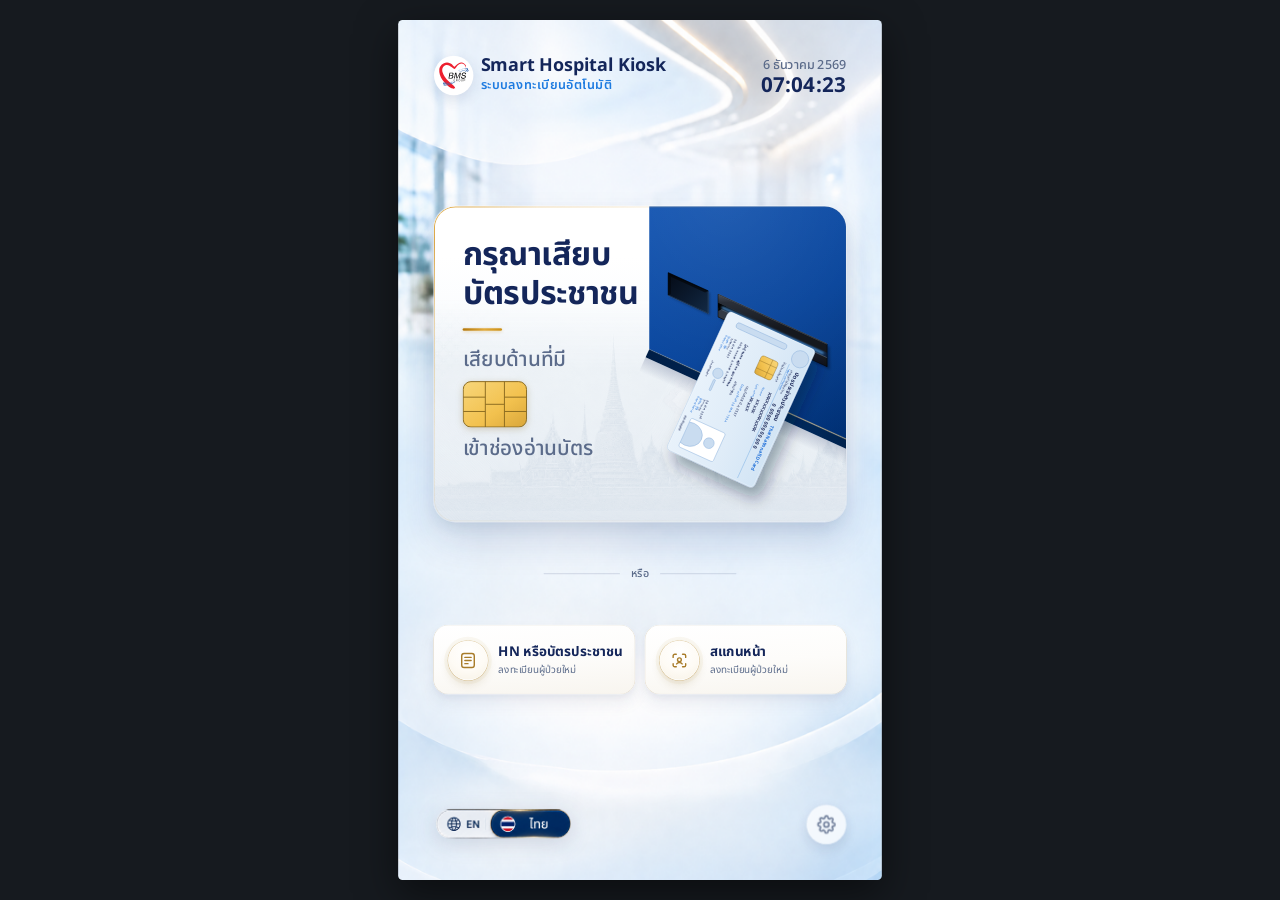
==== index.html @ b8758b2b "Deploy kiosk prototype to GitHub Pages Site content = preview/ from main. index.html redirects to we" ====
<!doctype html><meta charset="utf-8">
<title>Smart Hospital Kiosk</title>
<meta http-equiv="refresh" content="0; url=welcome_v2.html">
<script>location.replace('welcome_v2.html');</script>
<p style="font:16px system-ui;padding:24px">กำลังไปหน้าแรกของตู้… <a href="welcome_v2.html">welcome_v2.html</a></p>
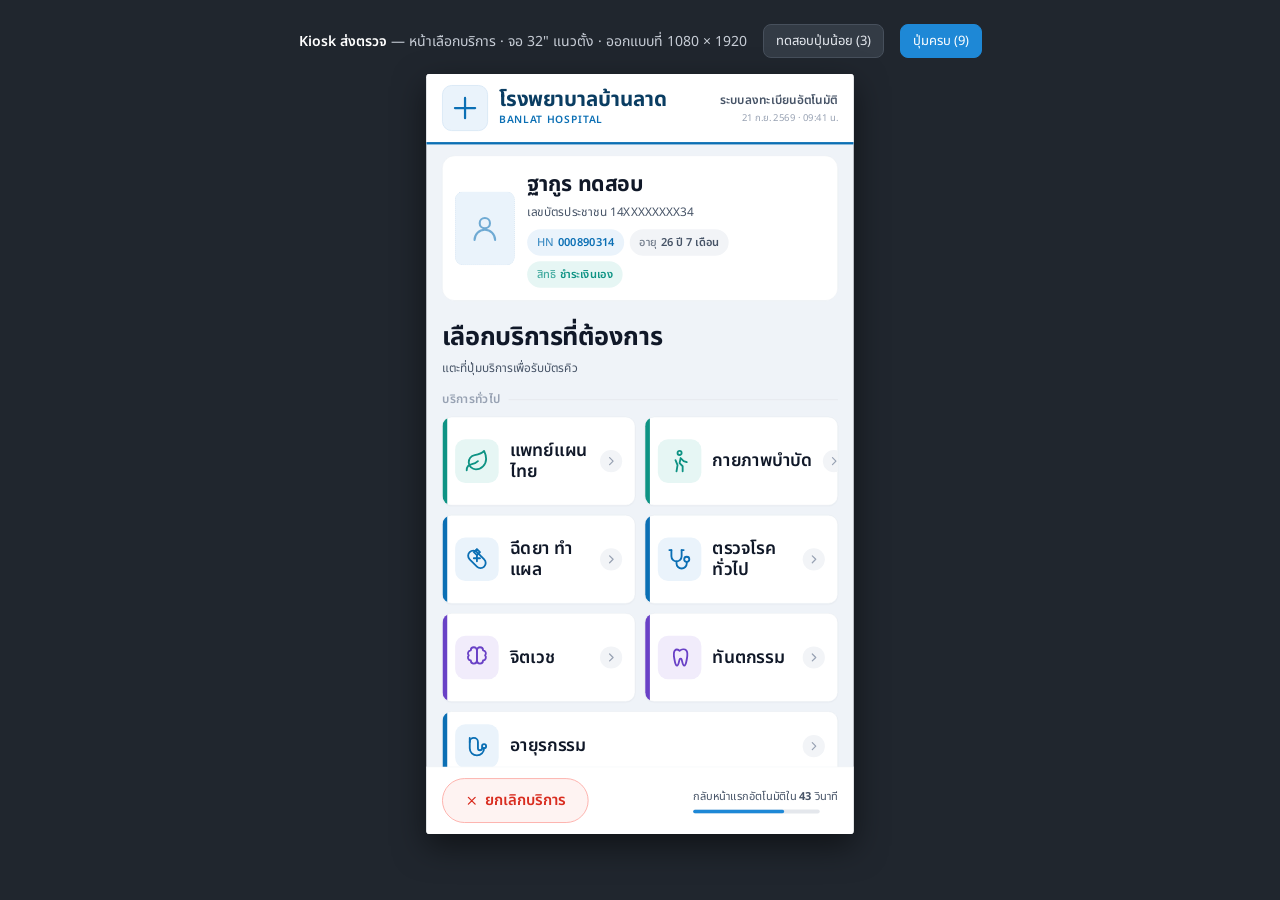
==== commit 8ed791ba: "Deploy latest kiosk prototype (insurance interest modal, Alma voice) Co-Authored-By: Claude Opus 5.5" ====
--- a/index.html
+++ b/index.html
@@ -1,5 +1,297 @@
-<!doctype html><meta charset="utf-8">
-<title>Smart Hospital Kiosk</title>
-<meta http-equiv="refresh" content="0; url=welcome_v2.html">
-<script>location.replace('welcome_v2.html');</script>
-<p style="font:16px system-ui;padding:24px">กำลังไปหน้าแรกของตู้… <a href="welcome_v2.html">welcome_v2.html</a></p>
+<!doctype html>
+<html lang="th">
+<head>
+<meta charset="utf-8">
+<meta name="viewport" content="width=device-width, initial-scale=1">
+<title>Kiosk ส่งตรวจ — หน้าเลือกบริการ</title>
+<link rel="preconnect" href="https://fonts.googleapis.com">
+<link rel="preconnect" href="https://fonts.gstatic.com" crossorigin>
+<link href="https://fonts.googleapis.com/css2?family=Noto+Sans+Thai:wght@400;500;600;700&display=swap" rel="stylesheet">
+<style>
+:root{
+  /* ---- Design tokens (ใช้ชุดเดียวกับฝั่ง Kotlin) ---- */
+  --brand-900:#0A3D62;
+  --brand-700:#0B6FB4;
+  --brand-500:#1E88D6;
+  --brand-050:#EAF3FB;
+
+  --teal-600:#0E9384;
+  --teal-050:#E6F6F4;
+  --amber-600:#B54708;
+  --amber-500:#F79009;
+  --amber-050:#FEF3E2;
+  --violet-600:#6941C6;
+  --violet-050:#F1ECFB;
+  --danger-600:#D92D20;
+
+  --ink-900:#101828;
+  --ink-600:#475467;
+  --ink-400:#98A2B3;
+  --line:#E4E7EC;
+  --surface:#FFFFFF;
+  --canvas:#EFF3F8;
+
+  --r-lg:32px;
+  --r-md:24px;
+}
+*{box-sizing:border-box;margin:0;padding:0}
+body{background:#20262E;font-family:"Noto Sans Thai",system-ui,sans-serif;display:flex;flex-direction:column;align-items:center;padding:24px 12px 60px;gap:16px}
+
+.toolbar{color:#C7CDD6;font-size:14px;display:flex;gap:16px;align-items:center;flex-wrap:wrap;justify-content:center}
+.toolbar b{color:#fff;font-weight:600}
+.toolbar button{font:inherit;font-size:13px;background:#333B45;color:#E6EAF0;border:1px solid #47505C;border-radius:8px;padding:6px 12px;cursor:pointer}
+.toolbar button[aria-pressed="true"]{background:var(--brand-500);border-color:var(--brand-500);color:#fff}
+
+/* กรอบจำลองจอ 32" แนวตั้ง 1080x1920 */
+.stage{width:1080px;height:1920px;transform-origin:top center;flex:none}
+.screen{
+  width:1080px;height:1920px;background:var(--canvas);
+  display:flex;flex-direction:column;overflow:hidden;
+  border-radius:8px;box-shadow:0 30px 80px rgba(0,0,0,.5);
+}
+
+/* ---------- Header ---------- */
+.header{
+  background:var(--surface);
+  padding:28px 40px;display:flex;align-items:center;gap:28px;
+  border-bottom:6px solid var(--brand-700);flex:none;
+}
+.logo{width:116px;height:116px;border-radius:24px;background:var(--brand-050);
+  display:grid;place-items:center;flex:none;border:2px solid #D5E6F5}
+.logo svg{width:68px;height:68px}
+.header h1{font-size:52px;font-weight:700;color:var(--brand-900);line-height:1.15;letter-spacing:-.5px}
+.header .en{font-size:26px;font-weight:600;color:var(--brand-700);letter-spacing:2px;margin-top:2px}
+.header .sub{margin-left:auto;text-align:right}
+.header .sub .t{font-size:30px;font-weight:600;color:var(--ink-600)}
+.header .sub .d{font-size:24px;color:var(--ink-400);margin-top:4px}
+
+/* ---------- Patient card ---------- */
+.patient{
+  margin:28px 40px 0;background:var(--surface);border-radius:var(--r-lg);
+  border:1px solid var(--line);padding:32px;display:flex;gap:32px;align-items:center;flex:none;
+}
+.avatar{width:150px;height:186px;border-radius:20px;background:var(--brand-050);
+  display:grid;place-items:center;flex:none;border:1px dashed #A9C9E5}
+.avatar svg{width:78px;height:78px;opacity:.55}
+.pname{font-size:54px;font-weight:700;color:var(--ink-900);letter-spacing:-.5px}
+.pid{font-size:30px;color:var(--ink-600);margin-top:6px;font-variant-numeric:tabular-nums}
+.chips{display:flex;gap:14px;margin-top:20px;flex-wrap:wrap}
+.chip{border-radius:999px;padding:12px 24px;font-size:28px;font-weight:600;display:flex;gap:10px;align-items:center}
+.chip .k{font-weight:500;opacity:.75}
+.chip.hn{background:var(--brand-050);color:var(--brand-700)}
+.chip.age{background:#F2F4F7;color:var(--ink-600)}
+.chip.right{background:var(--teal-050);color:var(--teal-600)}
+
+/* ---------- Title ---------- */
+.title{padding:44px 40px 8px;flex:none}
+.title h2{font-size:64px;font-weight:700;color:var(--ink-900);letter-spacing:-1px}
+.title p{font-size:30px;color:var(--ink-600);margin-top:8px}
+
+/* ---------- Service groups ---------- */
+.scroll{flex:1;overflow-y:auto;padding:24px 40px 40px;display:flex;flex-direction:column;gap:36px}
+.group>h3{font-size:30px;font-weight:600;color:var(--ink-400);letter-spacing:.5px;
+  display:flex;align-items:center;gap:20px;margin-bottom:20px}
+.group>h3::after{content:"";height:2px;background:var(--line);flex:1}
+
+.grid{display:grid;grid-template-columns:repeat(2,1fr);gap:24px}
+.card{
+  background:var(--surface);border:1px solid var(--line);border-radius:var(--r-md);
+  min-height:224px;padding:32px;display:flex;align-items:center;gap:28px;
+  position:relative;overflow:hidden;text-align:left;font:inherit;cursor:pointer;
+  box-shadow:0 2px 4px rgba(16,24,40,.04);
+}
+.card::before{content:"";position:absolute;inset:0 auto 0 0;width:12px;background:var(--accent)}
+.card .ic{width:110px;height:110px;border-radius:26px;background:var(--tint);
+  display:grid;place-items:center;flex:none}
+.card .ic svg{width:62px;height:62px;stroke:var(--accent)}
+.card .tx{font-size:44px;font-weight:600;color:var(--ink-900);line-height:1.2}
+.card .note{display:block;font-size:26px;font-weight:500;color:var(--ink-600);margin-top:8px}
+.card .go{margin-left:auto;width:56px;height:56px;border-radius:50%;background:#F2F4F7;
+  display:grid;place-items:center;flex:none}
+.card .go svg{width:30px;height:30px;stroke:var(--ink-400)}
+.card:active{transform:scale(.985);box-shadow:inset 0 0 0 4px var(--accent)}
+.card.wide{grid-column:span 2;min-height:176px}
+
+.c-blue  {--accent:var(--brand-700);--tint:var(--brand-050)}
+.c-teal  {--accent:var(--teal-600); --tint:var(--teal-050)}
+.c-amber {--accent:var(--amber-600);--tint:var(--amber-050)}
+.c-violet{--accent:var(--violet-600);--tint:var(--violet-050)}
+
+/* แถบช่วยเหลือ เติมพื้นที่ว่างตอนปุ่มน้อย */
+.help{
+  margin-top:auto;border:2px dashed #CFD8E3;border-radius:var(--r-md);background:#F7F9FC;
+  padding:32px;display:flex;align-items:center;gap:24px;flex:none;
+}
+.help .ic{width:84px;height:84px;border-radius:50%;background:#E7EDF5;display:grid;place-items:center;flex:none}
+.help .ic svg{width:46px;height:46px;stroke:var(--brand-700)}
+.help .tx b{display:block;font-size:34px;color:var(--ink-900);font-weight:600}
+.help .tx span{font-size:27px;color:var(--ink-600)}
+
+/* ---------- Footer ---------- */
+.footer{
+  flex:none;background:var(--surface);border-top:1px solid var(--line);
+  padding:28px 40px;display:flex;align-items:center;gap:28px;
+}
+.btn-cancel{
+  font:inherit;font-size:38px;font-weight:600;color:var(--danger-600);
+  background:#FEF3F2;border:2px solid #FDA29B;border-radius:999px;
+  padding:26px 56px;display:flex;align-items:center;gap:16px;cursor:pointer;
+}
+.btn-cancel svg{width:34px;height:34px;stroke:var(--danger-600)}
+.idle{margin-left:auto;text-align:right}
+.idle .t{font-size:28px;color:var(--ink-600)}
+.idle .bar{width:320px;height:10px;border-radius:999px;background:var(--line);margin-top:12px;overflow:hidden}
+.idle .bar i{display:block;height:100%;width:72%;background:var(--brand-500);border-radius:999px}
+</style>
+</head>
+<body>
+
+<div class="toolbar">
+  <span><b>Kiosk ส่งตรวจ</b> — หน้าเลือกบริการ · จอ 32" แนวตั้ง · ออกแบบที่ 1080 × 1920</span>
+  <button id="btn-few"  aria-pressed="false">ทดสอบปุ่มน้อย (3)</button>
+  <button id="btn-many" aria-pressed="true">ปุ่มครบ (9)</button>
+</div>
+
+<div class="stage" id="stage">
+<div class="screen">
+
+  <header class="header">
+    <div class="logo">
+      <svg viewBox="0 0 24 24" fill="none" stroke="#0B6FB4" stroke-width="2" stroke-linecap="round" stroke-linejoin="round">
+        <path d="M12 3v18M3 12h18"/>
+      </svg>
+    </div>
+    <div>
+      <h1>โรงพยาบาลบ้านลาด</h1>
+      <div class="en">BANLAT HOSPITAL</div>
+    </div>
+    <div class="sub">
+      <div class="t">ระบบลงทะเบียนอัตโนมัติ</div>
+      <div class="d" id="clock">21 ก.ย. 2569 · 09:41 น.</div>
+    </div>
+  </header>
+
+  <section class="patient">
+    <div class="avatar">
+      <svg viewBox="0 0 24 24" fill="none" stroke="#0B6FB4" stroke-width="1.6" stroke-linecap="round" stroke-linejoin="round">
+        <circle cx="12" cy="8" r="4"/><path d="M4 21a8 8 0 0 1 16 0"/>
+      </svg>
+    </div>
+    <div>
+      <div class="pname">ฐากูร ทดสอบ</div>
+      <div class="pid">เลขบัตรประชาชน 14XXXXXXXX34</div>
+      <div class="chips">
+        <span class="chip hn"><span class="k">HN</span>000890314</span>
+        <span class="chip age"><span class="k">อายุ</span>26 ปี 7 เดือน</span>
+        <span class="chip right"><span class="k">สิทธิ</span>ชำระเงินเอง</span>
+      </div>
+    </div>
+  </section>
+
+  <div class="title">
+    <h2>เลือกบริการที่ต้องการ</h2>
+    <p>แตะที่ปุ่มบริการเพื่อรับบัตรคิว</p>
+  </div>
+
+  <main class="scroll" id="scroll"></main>
+
+  <footer class="footer">
+    <button class="btn-cancel">
+      <svg viewBox="0 0 24 24" fill="none" stroke-width="2.4" stroke-linecap="round"><path d="M18 6 6 18M6 6l12 12"/></svg>
+      ยกเลิกบริการ
+    </button>
+    <div class="idle">
+      <div class="t">กลับหน้าแรกอัตโนมัติใน <b id="sec">43</b> วินาที</div>
+      <div class="bar"><i id="ibar"></i></div>
+    </div>
+  </footer>
+
+</div>
+</div>
+
+<script>
+const ICONS = {
+  herb:   '<path d="M11 20A7 7 0 0 1 9.8 6.1C15.5 5 17 4.48 19 2c1 2 2 4.18 2 8 0 5.5-4.78 10-10 10Z"/><path d="M2 21c0-3 1.85-5.36 5.08-6C9.5 14.52 12 13 13 12"/>',
+  physio: '<circle cx="12" cy="4" r="2"/><path d="M15 22v-5l-3-3 1-5 3 3 3 1"/><path d="M9 22l1-6-2-5"/>',
+  wound:  '<path d="m12 2 3 3-3 3-3-3 3-3Z"/><path d="M4.9 12.1a5 5 0 0 1 7.1-7.1l7.1 7.1a5 5 0 0 1-7.1 7.1Z"/><path d="M9 11h6M12 8v6"/>',
+  stetho: '<path d="M4 3v6a5 5 0 0 0 10 0V3"/><path d="M4 3H2M14 3h2"/><path d="M9 14v2a5 5 0 0 0 10 0v-1"/><circle cx="19" cy="12" r="2.5"/>',
+  brain:  '<path d="M12 5a3 3 0 0 0-6 0 3 3 0 0 0-2 5 3 3 0 0 0 2 5 3 3 0 0 0 6 0Z"/><path d="M12 5a3 3 0 0 1 6 0 3 3 0 0 1 2 5 3 3 0 0 1-2 5 3 3 0 0 1-6 0Z"/>',
+  tooth:  '<path d="M12 5.5c2-1.5 5-2 6.5-.5 2 2 1 6 .5 9-.4 2.4-1 6-2.5 6s-1.8-4-2.5-6c-.4-1.1-1.6-1.1-2 0-.7 2-1 6-2.5 6s-2.1-3.6-2.5-6c-.5-3-1.5-7 .5-9C9 3.5 10 4 12 5.5Z"/>',
+  lab:    '<path d="M9 2v7.5L4.2 18A2 2 0 0 0 6 21h12a2 2 0 0 0 1.8-3L15 9.5V2"/><path d="M8 2h8M7 15h10"/>',
+  xray:   '<rect x="3" y="3" width="18" height="18" rx="3"/><path d="M12 7v10M8.5 9.5h7M8 13h8M9.5 16.5h5"/>',
+  calendar:'<rect x="3" y="5" width="18" height="16" rx="3"/><path d="M8 2v5M16 2v5M3 10h18M9 15h2M14 15h2"/>',
+  internal:'<path d="M19 14c0 4-3.1 7-7 7s-7-3-7-7V8a4 4 0 0 1 8 0v6a2 2 0 0 0 4 0"/><circle cx="19" cy="12" r="2"/><path d="M5 8V4"/>',
+};
+
+/* ข้อมูลจำลองจาก API — สีและหมวดมาจากฝั่งเซิร์ฟเวอร์ */
+const ALL = [
+  {g:'general', label:'แพทย์แผนไทย',  icon:'herb',     color:'c-teal'},
+  {g:'general', label:'กายภาพบำบัด',  icon:'physio',   color:'c-teal'},
+  {g:'general', label:'ฉีดยา ทำแผล',  icon:'wound',    color:'c-blue'},
+  {g:'general', label:'ตรวจโรคทั่วไป',icon:'stetho',   color:'c-blue'},
+  {g:'general', label:'จิตเวช',        icon:'brain',    color:'c-violet'},
+  {g:'general', label:'ทันตกรรม',      icon:'tooth',    color:'c-violet'},
+  {g:'general', label:'อายุรกรรม',     icon:'internal', color:'c-blue'},
+  {g:'early',   label:'เจาะเลือด (LAB)', note:'สำหรับผู้ที่มาก่อนเวลานัด', icon:'lab',  color:'c-amber'},
+  {g:'early',   label:'เอกซเรย์ (X-RAY)',note:'สำหรับผู้ที่มาก่อนเวลานัด', icon:'xray', color:'c-amber'},
+];
+
+const GROUPS = [
+  {key:'general', title:'บริการทั่วไป'},
+  {key:'early',   title:'มาก่อนเวลานัด'},
+];
+
+function card(s, wide){
+  return `<button class="card ${s.color}${wide?' wide':''}">
+    <span class="ic"><svg viewBox="0 0 24 24" fill="none" stroke-width="1.8" stroke-linecap="round" stroke-linejoin="round">${ICONS[s.icon]}</svg></span>
+    <span class="tx">${s.label}${s.note?`<span class="note">${s.note}</span>`:''}</span>
+    <span class="go"><svg viewBox="0 0 24 24" fill="none" stroke-width="2.5" stroke-linecap="round" stroke-linejoin="round"><path d="m9 5 7 7-7 7"/></svg></span>
+  </button>`;
+}
+
+function render(items){
+  const el = document.getElementById('scroll');
+  let html = '';
+  for (const g of GROUPS){
+    const list = items.filter(s => s.g === g.key);
+    if (!list.length) continue;
+    const odd = list.length % 2 === 1;
+    html += `<section class="group"><h3>${g.title}</h3><div class="grid">`
+         +  list.map((s,i) => card(s, odd && i === list.length-1)).join('')
+         +  `</div></section>`;
+  }
+  html += `<div class="help">
+      <span class="ic"><svg viewBox="0 0 24 24" fill="none" stroke-width="1.8" stroke-linecap="round" stroke-linejoin="round"><circle cx="12" cy="12" r="9"/><path d="M9.2 9a3 3 0 0 1 5.6 1.2c0 2-2.8 2.4-2.8 4"/><path d="M12 17.5h.01"/></svg></span>
+      <span class="tx"><b>ไม่พบบริการที่ต้องการ?</b><span>ติดต่อเจ้าหน้าที่ประชาสัมพันธ์ หรือกดปุ่มยกเลิกด้านล่าง</span></span>
+    </div>`;
+  el.innerHTML = html;
+}
+
+const bFew = document.getElementById('btn-few'), bMany = document.getElementById('btn-many');
+function setMode(few){
+  bFew.setAttribute('aria-pressed', few); bMany.setAttribute('aria-pressed', !few);
+  render(few ? [ALL[3], ALL[4], ALL[7]] : ALL);
+}
+bFew.onclick  = () => setMode(true);
+bMany.onclick = () => setMode(false);
+setMode(false);
+
+/* นับถอยหลัง idle ให้เห็นพฤติกรรมจริง */
+let sec = 43;
+setInterval(() => {
+  sec = sec > 0 ? sec - 1 : 60;
+  document.getElementById('sec').textContent = sec;
+  document.getElementById('ibar').style.width = (sec/60*100) + '%';
+}, 1000);
+
+/* ย่อจอจำลองให้พอดีหน้าต่าง */
+function fit(){
+  const s = Math.min((window.innerWidth - 40) / 1080, (window.innerHeight - 140) / 1920);
+  const st = document.getElementById('stage');
+  st.style.transform = `scale(${s})`;
+  st.style.height = (1920 * s) + 'px';
+}
+addEventListener('resize', fit); fit();
+</script>
+</body>
+</html>
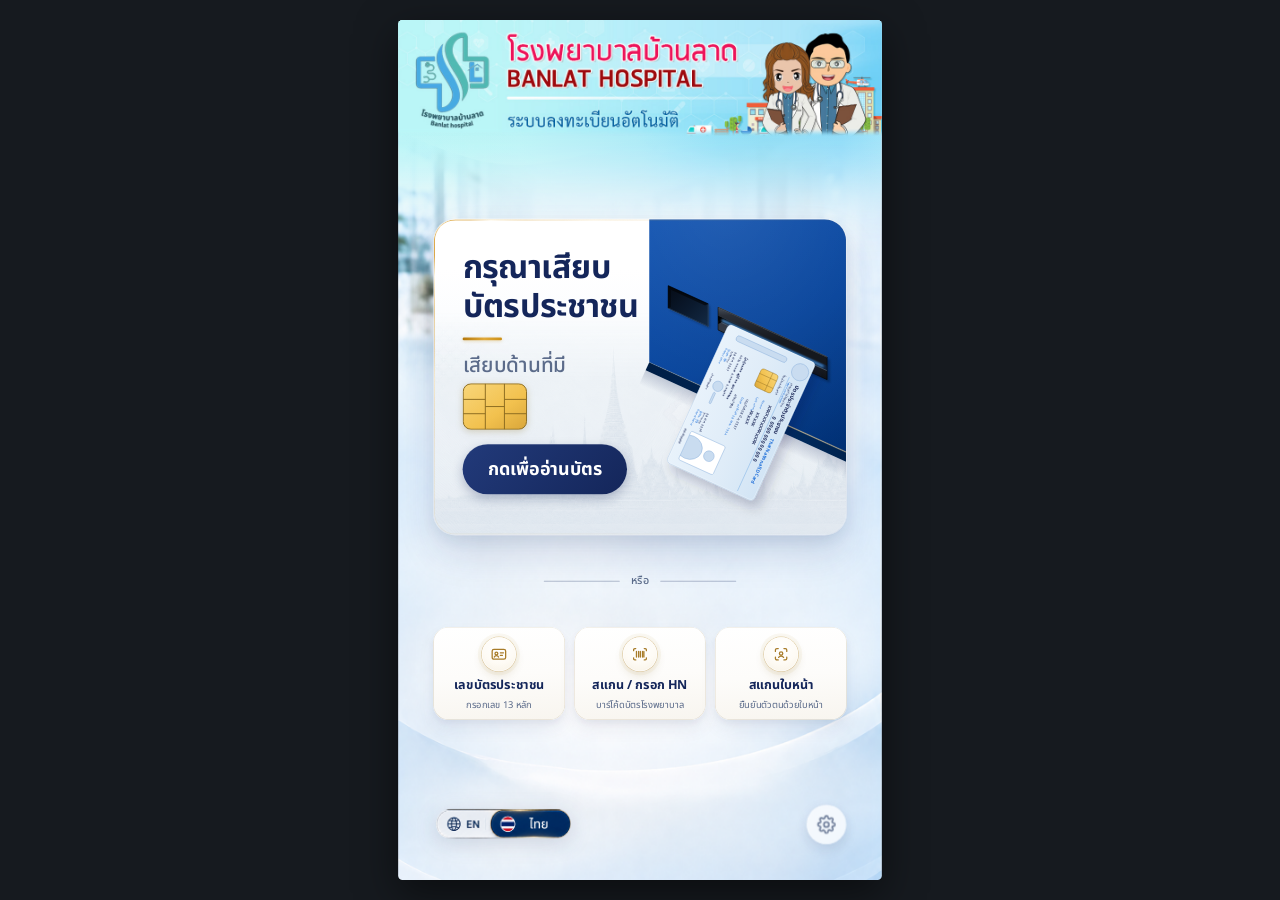
==== commit ea3daf8f: "Restore index redirect to welcome_v2.html Co-Authored-By: Claude Opus 5.5 (1M context) <noreply@anth" ====
--- a/index.html
+++ b/index.html
@@ -1,297 +1,5 @@
-<!doctype html>
-<html lang="th">
-<head>
-<meta charset="utf-8">
-<meta name="viewport" content="width=device-width, initial-scale=1">
-<title>Kiosk ส่งตรวจ — หน้าเลือกบริการ</title>
-<link rel="preconnect" href="https://fonts.googleapis.com">
-<link rel="preconnect" href="https://fonts.gstatic.com" crossorigin>
-<link href="https://fonts.googleapis.com/css2?family=Noto+Sans+Thai:wght@400;500;600;700&display=swap" rel="stylesheet">
-<style>
-:root{
-  /* ---- Design tokens (ใช้ชุดเดียวกับฝั่ง Kotlin) ---- */
-  --brand-900:#0A3D62;
-  --brand-700:#0B6FB4;
-  --brand-500:#1E88D6;
-  --brand-050:#EAF3FB;
-
-  --teal-600:#0E9384;
-  --teal-050:#E6F6F4;
-  --amber-600:#B54708;
-  --amber-500:#F79009;
-  --amber-050:#FEF3E2;
-  --violet-600:#6941C6;
-  --violet-050:#F1ECFB;
-  --danger-600:#D92D20;
-
-  --ink-900:#101828;
-  --ink-600:#475467;
-  --ink-400:#98A2B3;
-  --line:#E4E7EC;
-  --surface:#FFFFFF;
-  --canvas:#EFF3F8;
-
-  --r-lg:32px;
-  --r-md:24px;
-}
-*{box-sizing:border-box;margin:0;padding:0}
-body{background:#20262E;font-family:"Noto Sans Thai",system-ui,sans-serif;display:flex;flex-direction:column;align-items:center;padding:24px 12px 60px;gap:16px}
-
-.toolbar{color:#C7CDD6;font-size:14px;display:flex;gap:16px;align-items:center;flex-wrap:wrap;justify-content:center}
-.toolbar b{color:#fff;font-weight:600}
-.toolbar button{font:inherit;font-size:13px;background:#333B45;color:#E6EAF0;border:1px solid #47505C;border-radius:8px;padding:6px 12px;cursor:pointer}
-.toolbar button[aria-pressed="true"]{background:var(--brand-500);border-color:var(--brand-500);color:#fff}
-
-/* กรอบจำลองจอ 32" แนวตั้ง 1080x1920 */
-.stage{width:1080px;height:1920px;transform-origin:top center;flex:none}
-.screen{
-  width:1080px;height:1920px;background:var(--canvas);
-  display:flex;flex-direction:column;overflow:hidden;
-  border-radius:8px;box-shadow:0 30px 80px rgba(0,0,0,.5);
-}
-
-/* ---------- Header ---------- */
-.header{
-  background:var(--surface);
-  padding:28px 40px;display:flex;align-items:center;gap:28px;
-  border-bottom:6px solid var(--brand-700);flex:none;
-}
-.logo{width:116px;height:116px;border-radius:24px;background:var(--brand-050);
-  display:grid;place-items:center;flex:none;border:2px solid #D5E6F5}
-.logo svg{width:68px;height:68px}
-.header h1{font-size:52px;font-weight:700;color:var(--brand-900);line-height:1.15;letter-spacing:-.5px}
-.header .en{font-size:26px;font-weight:600;color:var(--brand-700);letter-spacing:2px;margin-top:2px}
-.header .sub{margin-left:auto;text-align:right}
-.header .sub .t{font-size:30px;font-weight:600;color:var(--ink-600)}
-.header .sub .d{font-size:24px;color:var(--ink-400);margin-top:4px}
-
-/* ---------- Patient card ---------- */
-.patient{
-  margin:28px 40px 0;background:var(--surface);border-radius:var(--r-lg);
-  border:1px solid var(--line);padding:32px;display:flex;gap:32px;align-items:center;flex:none;
-}
-.avatar{width:150px;height:186px;border-radius:20px;background:var(--brand-050);
-  display:grid;place-items:center;flex:none;border:1px dashed #A9C9E5}
-.avatar svg{width:78px;height:78px;opacity:.55}
-.pname{font-size:54px;font-weight:700;color:var(--ink-900);letter-spacing:-.5px}
-.pid{font-size:30px;color:var(--ink-600);margin-top:6px;font-variant-numeric:tabular-nums}
-.chips{display:flex;gap:14px;margin-top:20px;flex-wrap:wrap}
-.chip{border-radius:999px;padding:12px 24px;font-size:28px;font-weight:600;display:flex;gap:10px;align-items:center}
-.chip .k{font-weight:500;opacity:.75}
-.chip.hn{background:var(--brand-050);color:var(--brand-700)}
-.chip.age{background:#F2F4F7;color:var(--ink-600)}
-.chip.right{background:var(--teal-050);color:var(--teal-600)}
-
-/* ---------- Title ---------- */
-.title{padding:44px 40px 8px;flex:none}
-.title h2{font-size:64px;font-weight:700;color:var(--ink-900);letter-spacing:-1px}
-.title p{font-size:30px;color:var(--ink-600);margin-top:8px}
-
-/* ---------- Service groups ---------- */
-.scroll{flex:1;overflow-y:auto;padding:24px 40px 40px;display:flex;flex-direction:column;gap:36px}
-.group>h3{font-size:30px;font-weight:600;color:var(--ink-400);letter-spacing:.5px;
-  display:flex;align-items:center;gap:20px;margin-bottom:20px}
-.group>h3::after{content:"";height:2px;background:var(--line);flex:1}
-
-.grid{display:grid;grid-template-columns:repeat(2,1fr);gap:24px}
-.card{
-  background:var(--surface);border:1px solid var(--line);border-radius:var(--r-md);
-  min-height:224px;padding:32px;display:flex;align-items:center;gap:28px;
-  position:relative;overflow:hidden;text-align:left;font:inherit;cursor:pointer;
-  box-shadow:0 2px 4px rgba(16,24,40,.04);
-}
-.card::before{content:"";position:absolute;inset:0 auto 0 0;width:12px;background:var(--accent)}
-.card .ic{width:110px;height:110px;border-radius:26px;background:var(--tint);
-  display:grid;place-items:center;flex:none}
-.card .ic svg{width:62px;height:62px;stroke:var(--accent)}
-.card .tx{font-size:44px;font-weight:600;color:var(--ink-900);line-height:1.2}
-.card .note{display:block;font-size:26px;font-weight:500;color:var(--ink-600);margin-top:8px}
-.card .go{margin-left:auto;width:56px;height:56px;border-radius:50%;background:#F2F4F7;
-  display:grid;place-items:center;flex:none}
-.card .go svg{width:30px;height:30px;stroke:var(--ink-400)}
-.card:active{transform:scale(.985);box-shadow:inset 0 0 0 4px var(--accent)}
-.card.wide{grid-column:span 2;min-height:176px}
-
-.c-blue  {--accent:var(--brand-700);--tint:var(--brand-050)}
-.c-teal  {--accent:var(--teal-600); --tint:var(--teal-050)}
-.c-amber {--accent:var(--amber-600);--tint:var(--amber-050)}
-.c-violet{--accent:var(--violet-600);--tint:var(--violet-050)}
-
-/* แถบช่วยเหลือ เติมพื้นที่ว่างตอนปุ่มน้อย */
-.help{
-  margin-top:auto;border:2px dashed #CFD8E3;border-radius:var(--r-md);background:#F7F9FC;
-  padding:32px;display:flex;align-items:center;gap:24px;flex:none;
-}
-.help .ic{width:84px;height:84px;border-radius:50%;background:#E7EDF5;display:grid;place-items:center;flex:none}
-.help .ic svg{width:46px;height:46px;stroke:var(--brand-700)}
-.help .tx b{display:block;font-size:34px;color:var(--ink-900);font-weight:600}
-.help .tx span{font-size:27px;color:var(--ink-600)}
-
-/* ---------- Footer ---------- */
-.footer{
-  flex:none;background:var(--surface);border-top:1px solid var(--line);
-  padding:28px 40px;display:flex;align-items:center;gap:28px;
-}
-.btn-cancel{
-  font:inherit;font-size:38px;font-weight:600;color:var(--danger-600);
-  background:#FEF3F2;border:2px solid #FDA29B;border-radius:999px;
-  padding:26px 56px;display:flex;align-items:center;gap:16px;cursor:pointer;
-}
-.btn-cancel svg{width:34px;height:34px;stroke:var(--danger-600)}
-.idle{margin-left:auto;text-align:right}
-.idle .t{font-size:28px;color:var(--ink-600)}
-.idle .bar{width:320px;height:10px;border-radius:999px;background:var(--line);margin-top:12px;overflow:hidden}
-.idle .bar i{display:block;height:100%;width:72%;background:var(--brand-500);border-radius:999px}
-</style>
-</head>
-<body>
-
-<div class="toolbar">
-  <span><b>Kiosk ส่งตรวจ</b> — หน้าเลือกบริการ · จอ 32" แนวตั้ง · ออกแบบที่ 1080 × 1920</span>
-  <button id="btn-few"  aria-pressed="false">ทดสอบปุ่มน้อย (3)</button>
-  <button id="btn-many" aria-pressed="true">ปุ่มครบ (9)</button>
-</div>
-
-<div class="stage" id="stage">
-<div class="screen">
-
-  <header class="header">
-    <div class="logo">
-      <svg viewBox="0 0 24 24" fill="none" stroke="#0B6FB4" stroke-width="2" stroke-linecap="round" stroke-linejoin="round">
-        <path d="M12 3v18M3 12h18"/>
-      </svg>
-    </div>
-    <div>
-      <h1>โรงพยาบาลบ้านลาด</h1>
-      <div class="en">BANLAT HOSPITAL</div>
-    </div>
-    <div class="sub">
-      <div class="t">ระบบลงทะเบียนอัตโนมัติ</div>
-      <div class="d" id="clock">21 ก.ย. 2569 · 09:41 น.</div>
-    </div>
-  </header>
-
-  <section class="patient">
-    <div class="avatar">
-      <svg viewBox="0 0 24 24" fill="none" stroke="#0B6FB4" stroke-width="1.6" stroke-linecap="round" stroke-linejoin="round">
-        <circle cx="12" cy="8" r="4"/><path d="M4 21a8 8 0 0 1 16 0"/>
-      </svg>
-    </div>
-    <div>
-      <div class="pname">ฐากูร ทดสอบ</div>
-      <div class="pid">เลขบัตรประชาชน 14XXXXXXXX34</div>
-      <div class="chips">
-        <span class="chip hn"><span class="k">HN</span>000890314</span>
-        <span class="chip age"><span class="k">อายุ</span>26 ปี 7 เดือน</span>
-        <span class="chip right"><span class="k">สิทธิ</span>ชำระเงินเอง</span>
-      </div>
-    </div>
-  </section>
-
-  <div class="title">
-    <h2>เลือกบริการที่ต้องการ</h2>
-    <p>แตะที่ปุ่มบริการเพื่อรับบัตรคิว</p>
-  </div>
-
-  <main class="scroll" id="scroll"></main>
-
-  <footer class="footer">
-    <button class="btn-cancel">
-      <svg viewBox="0 0 24 24" fill="none" stroke-width="2.4" stroke-linecap="round"><path d="M18 6 6 18M6 6l12 12"/></svg>
-      ยกเลิกบริการ
-    </button>
-    <div class="idle">
-      <div class="t">กลับหน้าแรกอัตโนมัติใน <b id="sec">43</b> วินาที</div>
-      <div class="bar"><i id="ibar"></i></div>
-    </div>
-  </footer>
-
-</div>
-</div>
-
-<script>
-const ICONS = {
-  herb:   '<path d="M11 20A7 7 0 0 1 9.8 6.1C15.5 5 17 4.48 19 2c1 2 2 4.18 2 8 0 5.5-4.78 10-10 10Z"/><path d="M2 21c0-3 1.85-5.36 5.08-6C9.5 14.52 12 13 13 12"/>',
-  physio: '<circle cx="12" cy="4" r="2"/><path d="M15 22v-5l-3-3 1-5 3 3 3 1"/><path d="M9 22l1-6-2-5"/>',
-  wound:  '<path d="m12 2 3 3-3 3-3-3 3-3Z"/><path d="M4.9 12.1a5 5 0 0 1 7.1-7.1l7.1 7.1a5 5 0 0 1-7.1 7.1Z"/><path d="M9 11h6M12 8v6"/>',
-  stetho: '<path d="M4 3v6a5 5 0 0 0 10 0V3"/><path d="M4 3H2M14 3h2"/><path d="M9 14v2a5 5 0 0 0 10 0v-1"/><circle cx="19" cy="12" r="2.5"/>',
-  brain:  '<path d="M12 5a3 3 0 0 0-6 0 3 3 0 0 0-2 5 3 3 0 0 0 2 5 3 3 0 0 0 6 0Z"/><path d="M12 5a3 3 0 0 1 6 0 3 3 0 0 1 2 5 3 3 0 0 1-2 5 3 3 0 0 1-6 0Z"/>',
-  tooth:  '<path d="M12 5.5c2-1.5 5-2 6.5-.5 2 2 1 6 .5 9-.4 2.4-1 6-2.5 6s-1.8-4-2.5-6c-.4-1.1-1.6-1.1-2 0-.7 2-1 6-2.5 6s-2.1-3.6-2.5-6c-.5-3-1.5-7 .5-9C9 3.5 10 4 12 5.5Z"/>',
-  lab:    '<path d="M9 2v7.5L4.2 18A2 2 0 0 0 6 21h12a2 2 0 0 0 1.8-3L15 9.5V2"/><path d="M8 2h8M7 15h10"/>',
-  xray:   '<rect x="3" y="3" width="18" height="18" rx="3"/><path d="M12 7v10M8.5 9.5h7M8 13h8M9.5 16.5h5"/>',
-  calendar:'<rect x="3" y="5" width="18" height="16" rx="3"/><path d="M8 2v5M16 2v5M3 10h18M9 15h2M14 15h2"/>',
-  internal:'<path d="M19 14c0 4-3.1 7-7 7s-7-3-7-7V8a4 4 0 0 1 8 0v6a2 2 0 0 0 4 0"/><circle cx="19" cy="12" r="2"/><path d="M5 8V4"/>',
-};
-
-/* ข้อมูลจำลองจาก API — สีและหมวดมาจากฝั่งเซิร์ฟเวอร์ */
-const ALL = [
-  {g:'general', label:'แพทย์แผนไทย',  icon:'herb',     color:'c-teal'},
-  {g:'general', label:'กายภาพบำบัด',  icon:'physio',   color:'c-teal'},
-  {g:'general', label:'ฉีดยา ทำแผล',  icon:'wound',    color:'c-blue'},
-  {g:'general', label:'ตรวจโรคทั่วไป',icon:'stetho',   color:'c-blue'},
-  {g:'general', label:'จิตเวช',        icon:'brain',    color:'c-violet'},
-  {g:'general', label:'ทันตกรรม',      icon:'tooth',    color:'c-violet'},
-  {g:'general', label:'อายุรกรรม',     icon:'internal', color:'c-blue'},
-  {g:'early',   label:'เจาะเลือด (LAB)', note:'สำหรับผู้ที่มาก่อนเวลานัด', icon:'lab',  color:'c-amber'},
-  {g:'early',   label:'เอกซเรย์ (X-RAY)',note:'สำหรับผู้ที่มาก่อนเวลานัด', icon:'xray', color:'c-amber'},
-];
-
-const GROUPS = [
-  {key:'general', title:'บริการทั่วไป'},
-  {key:'early',   title:'มาก่อนเวลานัด'},
-];
-
-function card(s, wide){
-  return `<button class="card ${s.color}${wide?' wide':''}">
-    <span class="ic"><svg viewBox="0 0 24 24" fill="none" stroke-width="1.8" stroke-linecap="round" stroke-linejoin="round">${ICONS[s.icon]}</svg></span>
-    <span class="tx">${s.label}${s.note?`<span class="note">${s.note}</span>`:''}</span>
-    <span class="go"><svg viewBox="0 0 24 24" fill="none" stroke-width="2.5" stroke-linecap="round" stroke-linejoin="round"><path d="m9 5 7 7-7 7"/></svg></span>
-  </button>`;
-}
-
-function render(items){
-  const el = document.getElementById('scroll');
-  let html = '';
-  for (const g of GROUPS){
-    const list = items.filter(s => s.g === g.key);
-    if (!list.length) continue;
-    const odd = list.length % 2 === 1;
-    html += `<section class="group"><h3>${g.title}</h3><div class="grid">`
-         +  list.map((s,i) => card(s, odd && i === list.length-1)).join('')
-         +  `</div></section>`;
-  }
-  html += `<div class="help">
-      <span class="ic"><svg viewBox="0 0 24 24" fill="none" stroke-width="1.8" stroke-linecap="round" stroke-linejoin="round"><circle cx="12" cy="12" r="9"/><path d="M9.2 9a3 3 0 0 1 5.6 1.2c0 2-2.8 2.4-2.8 4"/><path d="M12 17.5h.01"/></svg></span>
-      <span class="tx"><b>ไม่พบบริการที่ต้องการ?</b><span>ติดต่อเจ้าหน้าที่ประชาสัมพันธ์ หรือกดปุ่มยกเลิกด้านล่าง</span></span>
-    </div>`;
-  el.innerHTML = html;
-}
-
-const bFew = document.getElementById('btn-few'), bMany = document.getElementById('btn-many');
-function setMode(few){
-  bFew.setAttribute('aria-pressed', few); bMany.setAttribute('aria-pressed', !few);
-  render(few ? [ALL[3], ALL[4], ALL[7]] : ALL);
-}
-bFew.onclick  = () => setMode(true);
-bMany.onclick = () => setMode(false);
-setMode(false);
-
-/* นับถอยหลัง idle ให้เห็นพฤติกรรมจริง */
-let sec = 43;
-setInterval(() => {
-  sec = sec > 0 ? sec - 1 : 60;
-  document.getElementById('sec').textContent = sec;
-  document.getElementById('ibar').style.width = (sec/60*100) + '%';
-}, 1000);
-
-/* ย่อจอจำลองให้พอดีหน้าต่าง */
-function fit(){
-  const s = Math.min((window.innerWidth - 40) / 1080, (window.innerHeight - 140) / 1920);
-  const st = document.getElementById('stage');
-  st.style.transform = `scale(${s})`;
-  st.style.height = (1920 * s) + 'px';
-}
-addEventListener('resize', fit); fit();
-</script>
-</body>
-</html>
+<!doctype html><meta charset="utf-8">
+<title>Smart Hospital Kiosk</title>
+<meta http-equiv="refresh" content="0; url=welcome_v2.html">
+<script>location.replace('welcome_v2.html');</script>
+<p style="font:16px system-ui;padding:24px">กำลังไปหน้าแรกของตู้… <a href="welcome_v2.html">welcome_v2.html</a></p>
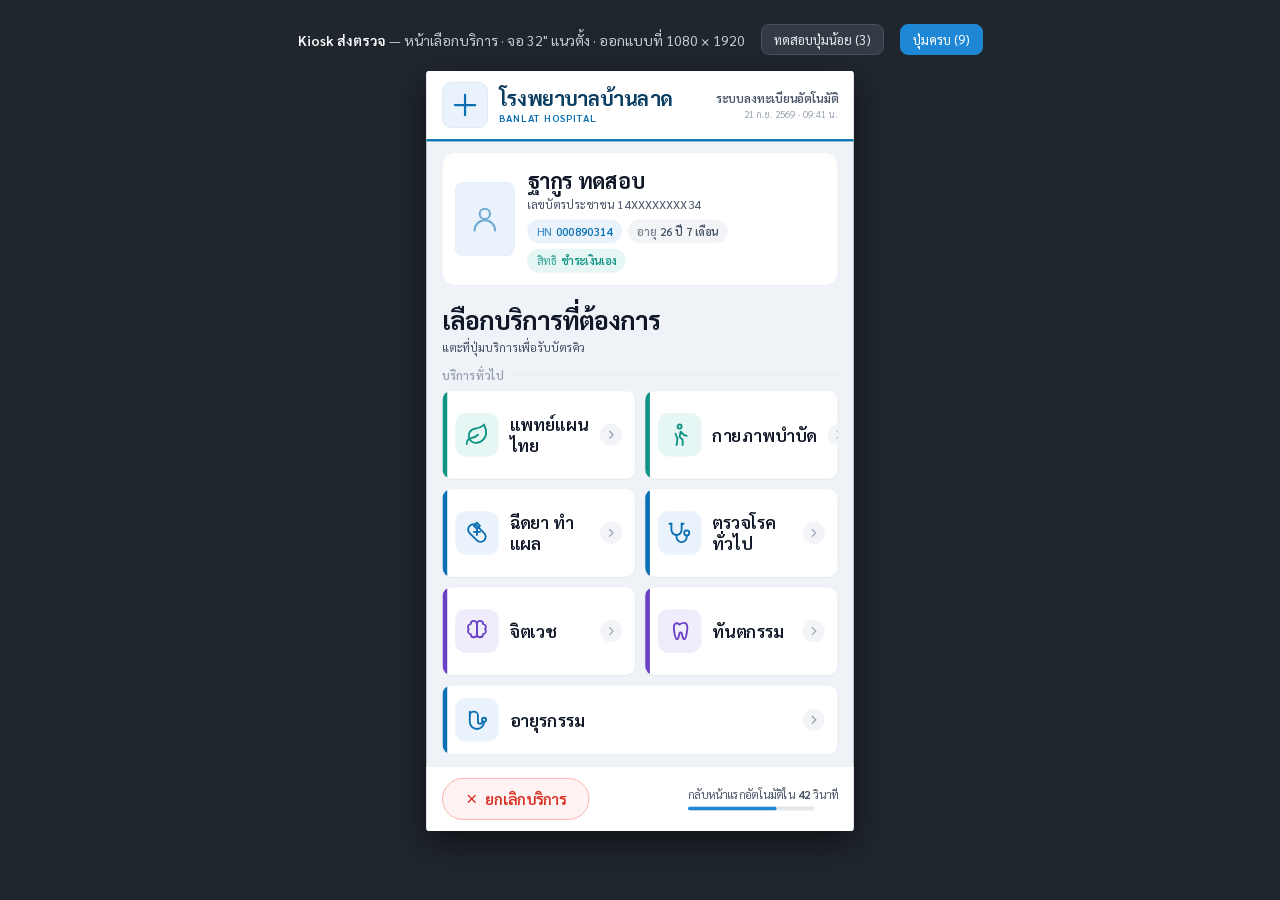
==== commit 812fec89: "Deploy latest kiosk prototype (Sarabun font, horizontal recommended offers, timeout notice fix) Co-A" ====
--- a/index.html
+++ b/index.html
@@ -1,5 +1,300 @@
-<!doctype html><meta charset="utf-8">
-<title>Smart Hospital Kiosk</title>
-<meta http-equiv="refresh" content="0; url=welcome_v2.html">
-<script>location.replace('welcome_v2.html');</script>
-<p style="font:16px system-ui;padding:24px">กำลังไปหน้าแรกของตู้… <a href="welcome_v2.html">welcome_v2.html</a></p>
+<!doctype html>
+<html lang="th">
+<head>
+<meta charset="utf-8">
+<meta name="viewport" content="width=device-width, initial-scale=1">
+<title>Kiosk ส่งตรวจ — หน้าเลือกบริการ</title>
+<!-- ฟอนต์ Sarabun เก็บในเครื่อง (fonts/) ไม่พึ่งอินเทอร์เน็ต — เดิมโหลดจาก Google Fonts ถ้าช้า/หลุดจะค้างเป็นฟอนต์ไทยไม่มีหัวของเครื่อง
+     preload ชุดอักษรไทยที่ใช้บ่อย ให้ฟอนต์พร้อมตั้งแต่วาดหน้าครั้งแรก -->
+<link rel="preload" href="fonts/sarabun-500-thai.woff2" as="font" type="font/woff2" crossorigin>
+<link rel="preload" href="fonts/sarabun-600-thai.woff2" as="font" type="font/woff2" crossorigin>
+<link rel="preload" href="fonts/sarabun-700-thai.woff2" as="font" type="font/woff2" crossorigin>
+<link rel="stylesheet" href="fonts/sarabun.css">
+<style>
+:root{
+  /* ---- Design tokens (ใช้ชุดเดียวกับฝั่ง Kotlin) ---- */
+  --brand-900:#0A3D62;
+  --brand-700:#0B6FB4;
+  --brand-500:#1E88D6;
+  --brand-050:#EAF3FB;
+
+  --teal-600:#0E9384;
+  --teal-050:#E6F6F4;
+  --amber-600:#B54708;
+  --amber-500:#F79009;
+  --amber-050:#FEF3E2;
+  --violet-600:#6941C6;
+  --violet-050:#F1ECFB;
+  --danger-600:#D92D20;
+
+  --ink-900:#101828;
+  --ink-600:#475467;
+  --ink-400:#98A2B3;
+  --line:#E4E7EC;
+  --surface:#FFFFFF;
+  --canvas:#EFF3F8;
+
+  --r-lg:32px;
+  --r-md:24px;
+}
+*{box-sizing:border-box;margin:0;padding:0}
+body{background:#20262E;font-family:"Sarabun",system-ui,sans-serif;display:flex;flex-direction:column;align-items:center;padding:24px 12px 60px;gap:16px}
+
+.toolbar{color:#C7CDD6;font-size:14px;display:flex;gap:16px;align-items:center;flex-wrap:wrap;justify-content:center}
+.toolbar b{color:#fff;font-weight:600}
+.toolbar button{font:inherit;font-size:13px;background:#333B45;color:#E6EAF0;border:1px solid #47505C;border-radius:8px;padding:6px 12px;cursor:pointer}
+.toolbar button[aria-pressed="true"]{background:var(--brand-500);border-color:var(--brand-500);color:#fff}
+
+/* กรอบจำลองจอ 32" แนวตั้ง 1080x1920 */
+.stage{width:1080px;height:1920px;transform-origin:top center;flex:none}
+.screen{
+  width:1080px;height:1920px;background:var(--canvas);
+  display:flex;flex-direction:column;overflow:hidden;
+  border-radius:8px;box-shadow:0 30px 80px rgba(0,0,0,.5);
+}
+
+/* ---------- Header ---------- */
+.header{
+  background:var(--surface);
+  padding:28px 40px;display:flex;align-items:center;gap:28px;
+  border-bottom:6px solid var(--brand-700);flex:none;
+}
+.logo{width:116px;height:116px;border-radius:24px;background:var(--brand-050);
+  display:grid;place-items:center;flex:none;border:2px solid #D5E6F5}
+.logo svg{width:68px;height:68px}
+.header h1{font-size:52px;font-weight:700;color:var(--brand-900);line-height:1.15;letter-spacing:-.5px}
+.header .en{font-size:26px;font-weight:600;color:var(--brand-700);letter-spacing:2px;margin-top:2px}
+.header .sub{margin-left:auto;text-align:right}
+.header .sub .t{font-size:30px;font-weight:600;color:var(--ink-600)}
+.header .sub .d{font-size:24px;color:var(--ink-400);margin-top:4px}
+
+/* ---------- Patient card ---------- */
+.patient{
+  margin:28px 40px 0;background:var(--surface);border-radius:var(--r-lg);
+  border:1px solid var(--line);padding:32px;display:flex;gap:32px;align-items:center;flex:none;
+}
+.avatar{width:150px;height:186px;border-radius:20px;background:var(--brand-050);
+  display:grid;place-items:center;flex:none;border:1px dashed #A9C9E5}
+.avatar svg{width:78px;height:78px;opacity:.55}
+.pname{font-size:54px;font-weight:700;color:var(--ink-900);letter-spacing:-.5px}
+.pid{font-size:30px;color:var(--ink-600);margin-top:6px;font-variant-numeric:tabular-nums}
+.chips{display:flex;gap:14px;margin-top:20px;flex-wrap:wrap}
+.chip{border-radius:999px;padding:12px 24px;font-size:28px;font-weight:600;display:flex;gap:10px;align-items:center}
+.chip .k{font-weight:500;opacity:.75}
+.chip.hn{background:var(--brand-050);color:var(--brand-700)}
+.chip.age{background:#F2F4F7;color:var(--ink-600)}
+.chip.right{background:var(--teal-050);color:var(--teal-600)}
+
+/* ---------- Title ---------- */
+.title{padding:44px 40px 8px;flex:none}
+.title h2{font-size:64px;font-weight:700;color:var(--ink-900);letter-spacing:-1px}
+.title p{font-size:30px;color:var(--ink-600);margin-top:8px}
+
+/* ---------- Service groups ---------- */
+.scroll{flex:1;overflow-y:auto;padding:24px 40px 40px;display:flex;flex-direction:column;gap:36px}
+.group>h3{font-size:30px;font-weight:600;color:var(--ink-400);letter-spacing:.5px;
+  display:flex;align-items:center;gap:20px;margin-bottom:20px}
+.group>h3::after{content:"";height:2px;background:var(--line);flex:1}
+
+.grid{display:grid;grid-template-columns:repeat(2,1fr);gap:24px}
+.card{
+  background:var(--surface);border:1px solid var(--line);border-radius:var(--r-md);
+  min-height:224px;padding:32px;display:flex;align-items:center;gap:28px;
+  position:relative;overflow:hidden;text-align:left;font:inherit;cursor:pointer;
+  box-shadow:0 2px 4px rgba(16,24,40,.04);
+}
+.card::before{content:"";position:absolute;inset:0 auto 0 0;width:12px;background:var(--accent)}
+.card .ic{width:110px;height:110px;border-radius:26px;background:var(--tint);
+  display:grid;place-items:center;flex:none}
+.card .ic svg{width:62px;height:62px;stroke:var(--accent)}
+.card .tx{font-size:44px;font-weight:600;color:var(--ink-900);line-height:1.2}
+.card .note{display:block;font-size:26px;font-weight:500;color:var(--ink-600);margin-top:8px}
+.card .go{margin-left:auto;width:56px;height:56px;border-radius:50%;background:#F2F4F7;
+  display:grid;place-items:center;flex:none}
+.card .go svg{width:30px;height:30px;stroke:var(--ink-400)}
+.card:active{transform:scale(.985);box-shadow:inset 0 0 0 4px var(--accent)}
+.card.wide{grid-column:span 2;min-height:176px}
+
+.c-blue  {--accent:var(--brand-700);--tint:var(--brand-050)}
+.c-teal  {--accent:var(--teal-600); --tint:var(--teal-050)}
+.c-amber {--accent:var(--amber-600);--tint:var(--amber-050)}
+.c-violet{--accent:var(--violet-600);--tint:var(--violet-050)}
+
+/* แถบช่วยเหลือ เติมพื้นที่ว่างตอนปุ่มน้อย */
+.help{
+  margin-top:auto;border:2px dashed #CFD8E3;border-radius:var(--r-md);background:#F7F9FC;
+  padding:32px;display:flex;align-items:center;gap:24px;flex:none;
+}
+.help .ic{width:84px;height:84px;border-radius:50%;background:#E7EDF5;display:grid;place-items:center;flex:none}
+.help .ic svg{width:46px;height:46px;stroke:var(--brand-700)}
+.help .tx b{display:block;font-size:34px;color:var(--ink-900);font-weight:600}
+.help .tx span{font-size:27px;color:var(--ink-600)}
+
+/* ---------- Footer ---------- */
+.footer{
+  flex:none;background:var(--surface);border-top:1px solid var(--line);
+  padding:28px 40px;display:flex;align-items:center;gap:28px;
+}
+.btn-cancel{
+  font:inherit;font-size:38px;font-weight:600;color:var(--danger-600);
+  background:#FEF3F2;border:2px solid #FDA29B;border-radius:999px;
+  padding:26px 56px;display:flex;align-items:center;gap:16px;cursor:pointer;
+}
+.btn-cancel svg{width:34px;height:34px;stroke:var(--danger-600)}
+.idle{margin-left:auto;text-align:right}
+.idle .t{font-size:28px;color:var(--ink-600)}
+.idle .bar{width:320px;height:10px;border-radius:999px;background:var(--line);margin-top:12px;overflow:hidden}
+.idle .bar i{display:block;height:100%;width:72%;background:var(--brand-500);border-radius:999px}
+</style>
+</head>
+<body>
+
+<div class="toolbar">
+  <span><b>Kiosk ส่งตรวจ</b> — หน้าเลือกบริการ · จอ 32" แนวตั้ง · ออกแบบที่ 1080 × 1920</span>
+  <button id="btn-few"  aria-pressed="false">ทดสอบปุ่มน้อย (3)</button>
+  <button id="btn-many" aria-pressed="true">ปุ่มครบ (9)</button>
+</div>
+
+<div class="stage" id="stage">
+<div class="screen">
+
+  <header class="header">
+    <div class="logo">
+      <svg viewBox="0 0 24 24" fill="none" stroke="#0B6FB4" stroke-width="2" stroke-linecap="round" stroke-linejoin="round">
+        <path d="M12 3v18M3 12h18"/>
+      </svg>
+    </div>
+    <div>
+      <h1>โรงพยาบาลบ้านลาด</h1>
+      <div class="en">BANLAT HOSPITAL</div>
+    </div>
+    <div class="sub">
+      <div class="t">ระบบลงทะเบียนอัตโนมัติ</div>
+      <div class="d" id="clock">21 ก.ย. 2569 · 09:41 น.</div>
+    </div>
+  </header>
+
+  <section class="patient">
+    <div class="avatar">
+      <svg viewBox="0 0 24 24" fill="none" stroke="#0B6FB4" stroke-width="1.6" stroke-linecap="round" stroke-linejoin="round">
+        <circle cx="12" cy="8" r="4"/><path d="M4 21a8 8 0 0 1 16 0"/>
+      </svg>
+    </div>
+    <div>
+      <div class="pname">ฐากูร ทดสอบ</div>
+      <div class="pid">เลขบัตรประชาชน 14XXXXXXXX34</div>
+      <div class="chips">
+        <span class="chip hn"><span class="k">HN</span>000890314</span>
+        <span class="chip age"><span class="k">อายุ</span>26 ปี 7 เดือน</span>
+        <span class="chip right"><span class="k">สิทธิ</span>ชำระเงินเอง</span>
+      </div>
+    </div>
+  </section>
+
+  <div class="title">
+    <h2>เลือกบริการที่ต้องการ</h2>
+    <p>แตะที่ปุ่มบริการเพื่อรับบัตรคิว</p>
+  </div>
+
+  <main class="scroll" id="scroll"></main>
+
+  <footer class="footer">
+    <button class="btn-cancel">
+      <svg viewBox="0 0 24 24" fill="none" stroke-width="2.4" stroke-linecap="round"><path d="M18 6 6 18M6 6l12 12"/></svg>
+      ยกเลิกบริการ
+    </button>
+    <div class="idle">
+      <div class="t">กลับหน้าแรกอัตโนมัติใน <b id="sec">43</b> วินาที</div>
+      <div class="bar"><i id="ibar"></i></div>
+    </div>
+  </footer>
+
+</div>
+</div>
+
+<script>
+const ICONS = {
+  herb:   '<path d="M11 20A7 7 0 0 1 9.8 6.1C15.5 5 17 4.48 19 2c1 2 2 4.18 2 8 0 5.5-4.78 10-10 10Z"/><path d="M2 21c0-3 1.85-5.36 5.08-6C9.5 14.52 12 13 13 12"/>',
+  physio: '<circle cx="12" cy="4" r="2"/><path d="M15 22v-5l-3-3 1-5 3 3 3 1"/><path d="M9 22l1-6-2-5"/>',
+  wound:  '<path d="m12 2 3 3-3 3-3-3 3-3Z"/><path d="M4.9 12.1a5 5 0 0 1 7.1-7.1l7.1 7.1a5 5 0 0 1-7.1 7.1Z"/><path d="M9 11h6M12 8v6"/>',
+  stetho: '<path d="M4 3v6a5 5 0 0 0 10 0V3"/><path d="M4 3H2M14 3h2"/><path d="M9 14v2a5 5 0 0 0 10 0v-1"/><circle cx="19" cy="12" r="2.5"/>',
+  brain:  '<path d="M12 5a3 3 0 0 0-6 0 3 3 0 0 0-2 5 3 3 0 0 0 2 5 3 3 0 0 0 6 0Z"/><path d="M12 5a3 3 0 0 1 6 0 3 3 0 0 1 2 5 3 3 0 0 1-2 5 3 3 0 0 1-6 0Z"/>',
+  tooth:  '<path d="M12 5.5c2-1.5 5-2 6.5-.5 2 2 1 6 .5 9-.4 2.4-1 6-2.5 6s-1.8-4-2.5-6c-.4-1.1-1.6-1.1-2 0-.7 2-1 6-2.5 6s-2.1-3.6-2.5-6c-.5-3-1.5-7 .5-9C9 3.5 10 4 12 5.5Z"/>',
+  lab:    '<path d="M9 2v7.5L4.2 18A2 2 0 0 0 6 21h12a2 2 0 0 0 1.8-3L15 9.5V2"/><path d="M8 2h8M7 15h10"/>',
+  xray:   '<rect x="3" y="3" width="18" height="18" rx="3"/><path d="M12 7v10M8.5 9.5h7M8 13h8M9.5 16.5h5"/>',
+  calendar:'<rect x="3" y="5" width="18" height="16" rx="3"/><path d="M8 2v5M16 2v5M3 10h18M9 15h2M14 15h2"/>',
+  internal:'<path d="M19 14c0 4-3.1 7-7 7s-7-3-7-7V8a4 4 0 0 1 8 0v6a2 2 0 0 0 4 0"/><circle cx="19" cy="12" r="2"/><path d="M5 8V4"/>',
+};
+
+/* ข้อมูลจำลองจาก API — สีและหมวดมาจากฝั่งเซิร์ฟเวอร์ */
+const ALL = [
+  {g:'general', label:'แพทย์แผนไทย',  icon:'herb',     color:'c-teal'},
+  {g:'general', label:'กายภาพบำบัด',  icon:'physio',   color:'c-teal'},
+  {g:'general', label:'ฉีดยา ทำแผล',  icon:'wound',    color:'c-blue'},
+  {g:'general', label:'ตรวจโรคทั่วไป',icon:'stetho',   color:'c-blue'},
+  {g:'general', label:'จิตเวช',        icon:'brain',    color:'c-violet'},
+  {g:'general', label:'ทันตกรรม',      icon:'tooth',    color:'c-violet'},
+  {g:'general', label:'อายุรกรรม',     icon:'internal', color:'c-blue'},
+  {g:'early',   label:'เจาะเลือด (LAB)', note:'สำหรับผู้ที่มาก่อนเวลานัด', icon:'lab',  color:'c-amber'},
+  {g:'early',   label:'เอกซเรย์ (X-RAY)',note:'สำหรับผู้ที่มาก่อนเวลานัด', icon:'xray', color:'c-amber'},
+];
+
+const GROUPS = [
+  {key:'general', title:'บริการทั่วไป'},
+  {key:'early',   title:'มาก่อนเวลานัด'},
+];
+
+function card(s, wide){
+  return `<button class="card ${s.color}${wide?' wide':''}">
+    <span class="ic"><svg viewBox="0 0 24 24" fill="none" stroke-width="1.8" stroke-linecap="round" stroke-linejoin="round">${ICONS[s.icon]}</svg></span>
+    <span class="tx">${s.label}${s.note?`<span class="note">${s.note}</span>`:''}</span>
+    <span class="go"><svg viewBox="0 0 24 24" fill="none" stroke-width="2.5" stroke-linecap="round" stroke-linejoin="round"><path d="m9 5 7 7-7 7"/></svg></span>
+  </button>`;
+}
+
+function render(items){
+  const el = document.getElementById('scroll');
+  let html = '';
+  for (const g of GROUPS){
+    const list = items.filter(s => s.g === g.key);
+    if (!list.length) continue;
+    const odd = list.length % 2 === 1;
+    html += `<section class="group"><h3>${g.title}</h3><div class="grid">`
+         +  list.map((s,i) => card(s, odd && i === list.length-1)).join('')
+         +  `</div></section>`;
+  }
+  html += `<div class="help">
+      <span class="ic"><svg viewBox="0 0 24 24" fill="none" stroke-width="1.8" stroke-linecap="round" stroke-linejoin="round"><circle cx="12" cy="12" r="9"/><path d="M9.2 9a3 3 0 0 1 5.6 1.2c0 2-2.8 2.4-2.8 4"/><path d="M12 17.5h.01"/></svg></span>
+      <span class="tx"><b>ไม่พบบริการที่ต้องการ?</b><span>ติดต่อเจ้าหน้าที่ประชาสัมพันธ์ หรือกดปุ่มยกเลิกด้านล่าง</span></span>
+    </div>`;
+  el.innerHTML = html;
+}
+
+const bFew = document.getElementById('btn-few'), bMany = document.getElementById('btn-many');
+function setMode(few){
+  bFew.setAttribute('aria-pressed', few); bMany.setAttribute('aria-pressed', !few);
+  render(few ? [ALL[3], ALL[4], ALL[7]] : ALL);
+}
+bFew.onclick  = () => setMode(true);
+bMany.onclick = () => setMode(false);
+setMode(false);
+
+/* นับถอยหลัง idle ให้เห็นพฤติกรรมจริง */
+let sec = 43;
+setInterval(() => {
+  sec = sec > 0 ? sec - 1 : 60;
+  document.getElementById('sec').textContent = sec;
+  document.getElementById('ibar').style.width = (sec/60*100) + '%';
+}, 1000);
+
+/* ย่อจอจำลองให้พอดีหน้าต่าง */
+function fit(){
+  const s = Math.min((window.innerWidth - 40) / 1080, (window.innerHeight - 140) / 1920);
+  const st = document.getElementById('stage');
+  st.style.transform = `scale(${s})`;
+  st.style.height = (1920 * s) + 'px';
+}
+addEventListener('resize', fit); fit();
+</script>
+</body>
+</html>
--- a/fonts/sarabun.css
+++ b/fonts/sarabun.css
@@ -0,0 +1,15 @@
+/* Sarabun (Google Fonts · SIL Open Font License 1.1 — ดู OFL.txt) เก็บไว้ในเครื่อง ไม่โหลดจากอินเทอร์เน็ต
+   เหตุผล: โหลดจาก fonts.googleapis.com ทุกหน้า ถ้าช้า/หลุด เบราว์เซอร์จะค้างที่ฟอนต์สำรองของเครื่อง (ไทยแบบไม่มีหัว) จนกว่าจะรีเฟรช
+   ตู้จริงอยู่ในเครือข่ายโรงพยาบาลซึ่งอาจออกอินเทอร์เน็ตไม่ได้/ช้า
+   font-display: block = ระหว่างโหลด (ไฟล์ในเครื่อง ใช้เวลาไม่กี่มิลลิวินาที) ซ่อนตัวอักษรไว้ ไม่โชว์ฟอนต์สำรองแวบหนึ่ง
+   ชุดอักษร: thai + latin (ตัด latin-ext / vietnamese ที่ไม่ได้ใช้) · น้ำหนัก 300–700 */
+@font-face{font-family:'Sarabun';font-style:normal;font-weight:300;font-display:block;src:url(sarabun-300-thai.woff2) format('woff2');unicode-range:U+02D7, U+0303, U+0331, U+0E01-0E5B, U+200C-200D, U+25CC}   /* thai */
+@font-face{font-family:'Sarabun';font-style:normal;font-weight:300;font-display:block;src:url(sarabun-300-latin.woff2) format('woff2');unicode-range:U+0000-00FF, U+0131, U+0152-0153, U+02BB-02BC, U+02C6, U+02DA, U+02DC, U+0304, U+0308, U+0329, U+2000-206F, U+20AC, U+2122, U+2191, U+2193, U+2212, U+2215, U+FEFF, U+FFFD}   /* latin */
+@font-face{font-family:'Sarabun';font-style:normal;font-weight:400;font-display:block;src:url(sarabun-400-thai.woff2) format('woff2');unicode-range:U+02D7, U+0303, U+0331, U+0E01-0E5B, U+200C-200D, U+25CC}   /* thai */
+@font-face{font-family:'Sarabun';font-style:normal;font-weight:400;font-display:block;src:url(sarabun-400-latin.woff2) format('woff2');unicode-range:U+0000-00FF, U+0131, U+0152-0153, U+02BB-02BC, U+02C6, U+02DA, U+02DC, U+0304, U+0308, U+0329, U+2000-206F, U+20AC, U+2122, U+2191, U+2193, U+2212, U+2215, U+FEFF, U+FFFD}   /* latin */
+@font-face{font-family:'Sarabun';font-style:normal;font-weight:500;font-display:block;src:url(sarabun-500-thai.woff2) format('woff2');unicode-range:U+02D7, U+0303, U+0331, U+0E01-0E5B, U+200C-200D, U+25CC}   /* thai */
+@font-face{font-family:'Sarabun';font-style:normal;font-weight:500;font-display:block;src:url(sarabun-500-latin.woff2) format('woff2');unicode-range:U+0000-00FF, U+0131, U+0152-0153, U+02BB-02BC, U+02C6, U+02DA, U+02DC, U+0304, U+0308, U+0329, U+2000-206F, U+20AC, U+2122, U+2191, U+2193, U+2212, U+2215, U+FEFF, U+FFFD}   /* latin */
+@font-face{font-family:'Sarabun';font-style:normal;font-weight:600;font-display:block;src:url(sarabun-600-thai.woff2) format('woff2');unicode-range:U+02D7, U+0303, U+0331, U+0E01-0E5B, U+200C-200D, U+25CC}   /* thai */
+@font-face{font-family:'Sarabun';font-style:normal;font-weight:600;font-display:block;src:url(sarabun-600-latin.woff2) format('woff2');unicode-range:U+0000-00FF, U+0131, U+0152-0153, U+02BB-02BC, U+02C6, U+02DA, U+02DC, U+0304, U+0308, U+0329, U+2000-206F, U+20AC, U+2122, U+2191, U+2193, U+2212, U+2215, U+FEFF, U+FFFD}   /* latin */
+@font-face{font-family:'Sarabun';font-style:normal;font-weight:700;font-display:block;src:url(sarabun-700-thai.woff2) format('woff2');unicode-range:U+02D7, U+0303, U+0331, U+0E01-0E5B, U+200C-200D, U+25CC}   /* thai */
+@font-face{font-family:'Sarabun';font-style:normal;font-weight:700;font-display:block;src:url(sarabun-700-latin.woff2) format('woff2');unicode-range:U+0000-00FF, U+0131, U+0152-0153, U+02BB-02BC, U+02C6, U+02DA, U+02DC, U+0304, U+0308, U+0329, U+2000-206F, U+20AC, U+2122, U+2191, U+2193, U+2212, U+2215, U+FEFF, U+FFFD}   /* latin */
